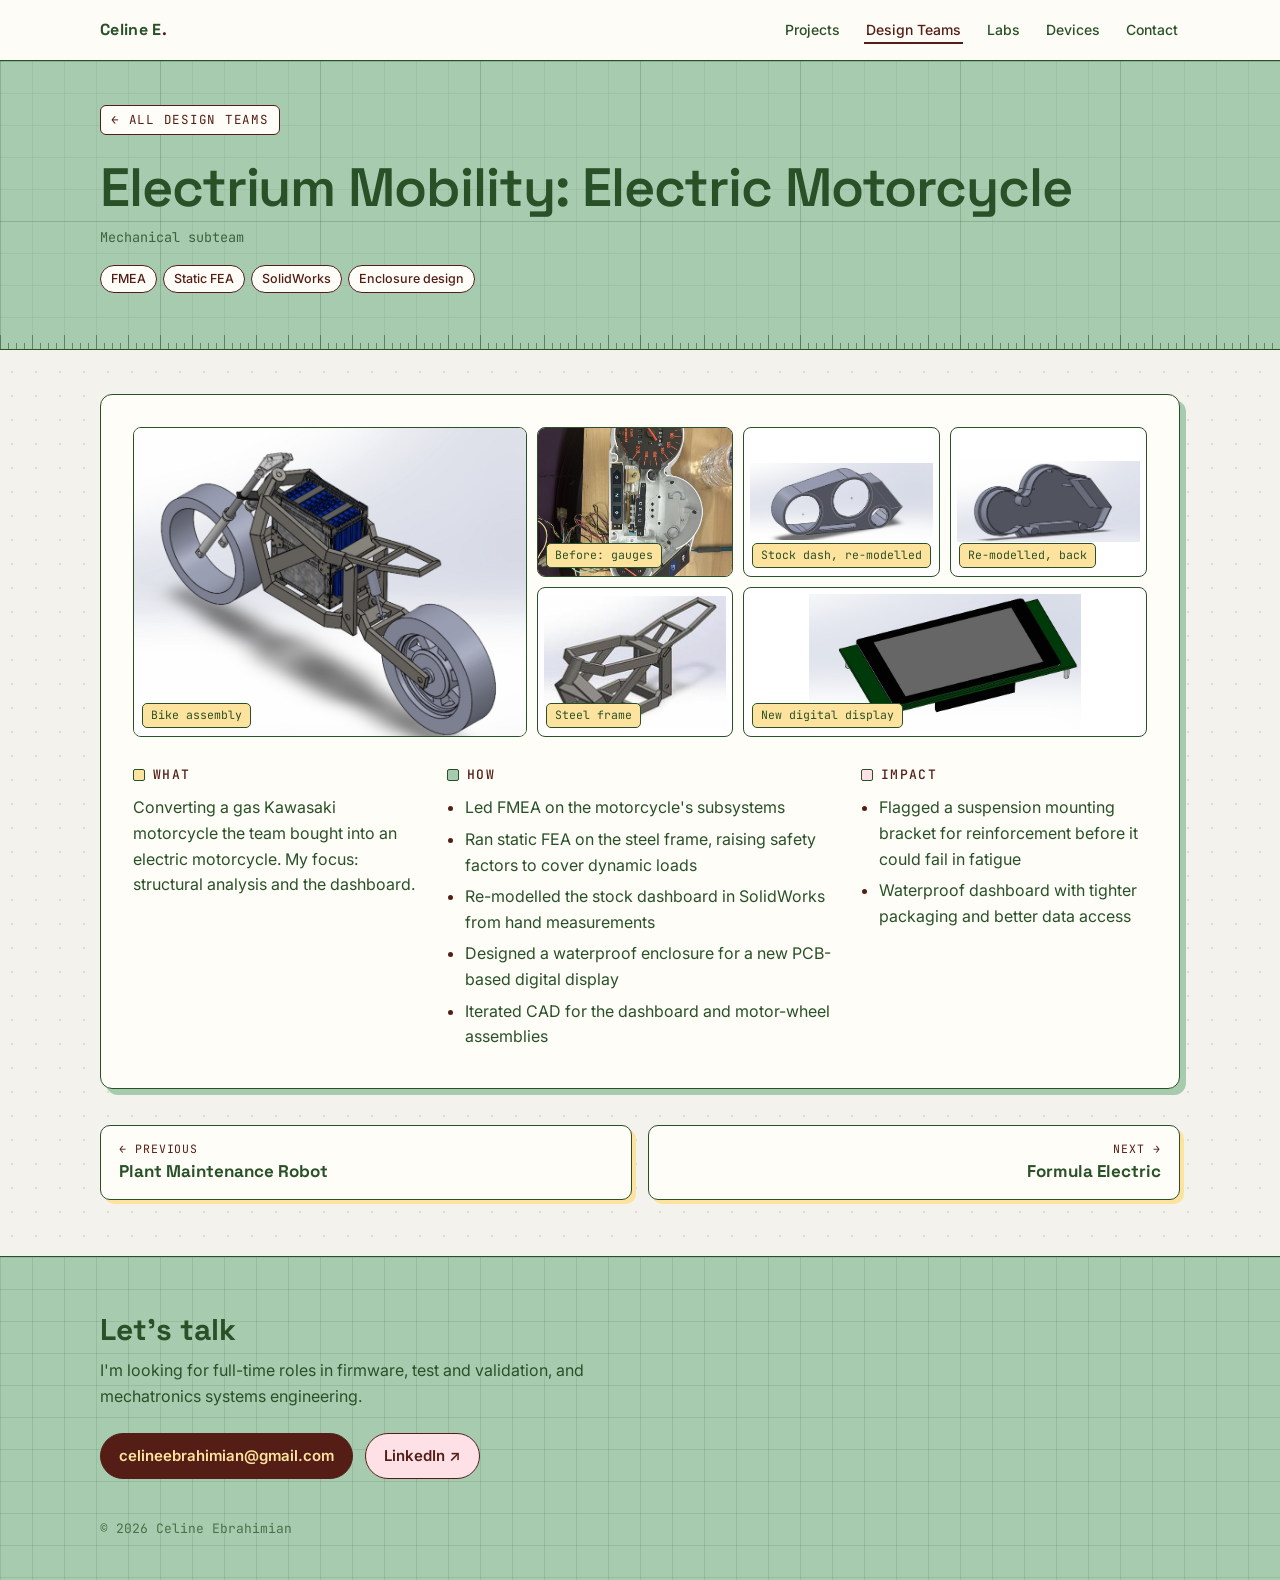
==== projects/electrium-motorcycle.html @ 3d5ed6c5 "Rename electrium-motorcycle.html to projects/electrium-motorcycle.html" ====
<!doctype html>
<html lang="en">
<head>
<meta charset="utf-8">
<meta name="viewport" content="width=device-width, initial-scale=1">
<meta name="theme-color" content="#A7CBAF">
<title>Electrium Mobility: Electric Motorcycle — Celine Ebrahimian</title>
<meta name="description" content="Converting a gas Kawasaki motorcycle into an electric one. I ran the structural analysis and redesigned the dashboard.">
<link rel="preconnect" href="https://fonts.googleapis.com">
<link rel="preconnect" href="https://fonts.gstatic.com" crossorigin>
<link href="https://fonts.googleapis.com/css2?family=Space+Grotesk:wght@400;500;600;700&family=Inter:wght@400;500;600&family=JetBrains+Mono:wght@400;500&display=swap" rel="stylesheet">
<link rel="stylesheet" href="../styles.css">
</head>
<body data-section="teams">

<nav>
  <div class="wrap">
    <a class="mark" href="../index.html">Celine E<span>.</span></a>
    <ul>
      <li><a href="../index.html#projects" data-sec="projects">Projects</a></li>
      <li><a href="../index.html#teams" data-sec="teams">Design Teams</a></li>
      <li><a href="../index.html#labs" data-sec="labs">Labs</a></li>
      <li><a href="../index.html#coop" data-sec="coop">Devices</a></li>
      <li><a href="#contact" data-sec="contact">Contact</a></li>
    </ul>
  </div>
</nav>

<header class="hero detail-hero" id="top">
  <div class="wrap">
    <a class="crumb" href="../index.html#teams">← All design teams</a>
    <h1>Electrium Mobility: Electric Motorcycle</h1>
    <div class="p-meta">Mechanical subteam</div>
    <div class="tags"><span>FMEA</span><span>Static FEA</span><span>SolidWorks</span><span>Enclosure design</span></div>
  </div>
</header>

<main class="wrap detail-main">
  <article class="project" id="electrium-motorcycle">
          <div class="gallery wide4">
        <figure><img src="../images/moto-cad.jpg" alt="Electric motorcycle CAD assembly" loading="lazy"><figcaption>Bike assembly</figcaption></figure>
        <figure><img src="../images/moto-old-dash.jpg" alt="Original mechanical gauge dashboard" loading="lazy"><figcaption>Before: gauges</figcaption></figure>
        <figure class="contain"><img src="../images/moto-enclosure.jpg" alt="Stock dashboard re-modelled in SolidWorks from measurements, front" loading="lazy"><figcaption>Stock dash, re-modelled</figcaption></figure>
        <figure class="contain"><img src="../images/moto-dash-back.jpg" alt="Stock dashboard re-modelled in SolidWorks from measurements, back" loading="lazy"><figcaption>Re-modelled, back</figcaption></figure>
        <figure class="contain"><img src="../images/moto-frame.jpg" alt="Steel motorcycle frame CAD" loading="lazy"><figcaption>Steel frame</figcaption></figure>
        <figure class="contain" style="grid-column:span 2"><img src="../images/moto-display.jpg" alt="PCB-based digital display" loading="lazy"><figcaption>New digital display</figcaption></figure>
      </div>
      <div class="whw">
        <div class="what">
          <h4>What</h4>
          <p>Converting a gas Kawasaki motorcycle the team bought into an electric motorcycle. My focus: structural analysis and the dashboard.</p>
        </div>
        <div class="how">
          <h4>How</h4>
          <ul>
            <li>Led FMEA on the motorcycle's subsystems</li>
            <li>Ran static FEA on the steel frame, raising safety factors to cover dynamic loads</li>
            <li>Re-modelled the stock dashboard in SolidWorks from hand measurements</li>
            <li>Designed a waterproof enclosure for a new PCB-based digital display</li>
            <li>Iterated CAD for the dashboard and motor-wheel assemblies</li>
          </ul>
        </div>
        <div class="why">
          <h4>Impact</h4>
          <ul>
            <li>Flagged a suspension mounting bracket for reinforcement before it could fail in fatigue</li>
            <li>Waterproof dashboard with tighter packaging and better data access</li>
          </ul>
        </div>
      </div>
    
  </article>

  <div class="pager">
    <a class="prev" href="plant-maintenance-robot.html"><small>← Previous</small><b>Plant Maintenance Robot</b></a>
    <a class="next" href="formula-electric.html"><small>Next →</small><b>Formula Electric</b></a>
  </div>
</main>

<footer id="contact">
  <div class="wrap">
    <h2>Let's talk</h2>
    <p>I'm looking for full-time roles in firmware, test and validation, and mechatronics systems engineering.</p>
    <div class="btns">
      <a class="btn primary" href="mailto:celineebrahimian@gmail.com">celineebrahimian@gmail.com</a>
      <a class="btn ghost" href="https://www.linkedin.com/in/celine-ebrahimian" target="_blank" rel="noopener">LinkedIn ↗</a>
    </div>
    <small>© 2026 Celine Ebrahimian</small>
  </div>
</footer>

<dialog id="lb"><button aria-label="Close" onclick="this.parentElement.close()">×</button><img alt=""></dialog>
<script src="../script.js"></script>
</body>
</html>
---- styles.css ----
:root{
    /* Celine's palette */
    --butter:#FEE39E; --blush:#FEE1E6; --sage:#A7CBAF; --stone:#DAD7CD;
    --burgundy:#541E16; --green:#295128;
    /* tints & roles */
    --page:#F4F2EC;            /* stone, lightened */
    --paper:#FFFDF8;           /* card surface */
    --butter-soft:#FFF4D6; --blush-soft:#FFF0F2; --sage-soft:#E3EFE5;
    --ink:var(--green); --accent:var(--burgundy);
    --muted:#566B55;           /* green-grey for secondary text */
    --line:var(--green);
    --radius:12px; --max:1120px;
  }
  *{box-sizing:border-box}
  html{scroll-behavior:smooth}
  ::selection{background:var(--butter);color:var(--burgundy)}
  body{margin:0;color:var(--ink);font:16px/1.6 Inter,system-ui,sans-serif;-webkit-font-smoothing:antialiased;
       background-color:var(--page);
       background-image:radial-gradient(rgba(41,81,40,.13) 1px,transparent 1.2px);background-size:24px 24px}
  img{max-width:100%;display:block}
  a{color:inherit}
  h1,h2,h3{font-family:"Space Grotesk",sans-serif;line-height:1.15;margin:0;color:var(--green)}
  .wrap{max-width:var(--max);margin:0 auto;padding:0 20px}
  .mono{font-family:"JetBrains Mono",monospace}

  /* nav */
  nav{position:sticky;top:0;z-index:20;background:rgba(255,253,248,.9);backdrop-filter:blur(8px);color:var(--green);border-bottom:1.5px solid var(--green)}
  nav .wrap{display:flex;align-items:center;justify-content:space-between;height:60px;gap:16px}
  .mark{font-family:"Space Grotesk";font-weight:700;text-decoration:none;letter-spacing:.02em;color:var(--green)}
  .mark span{color:var(--burgundy)}
  nav ul{display:flex;gap:22px;list-style:none;margin:0;padding:0;font-size:14px;font-weight:500}
  nav ul a{text-decoration:none;padding:4px 2px;border-bottom:2px solid transparent}
  nav ul a:hover{color:var(--burgundy);border-bottom-color:var(--butter)}
  nav ul a.active{color:var(--burgundy);border-bottom-color:var(--burgundy)}
  section,footer{scroll-margin-top:60px}
  @media (max-width:720px){
    nav .wrap{gap:14px}
    .mark{flex:none}
    nav ul{gap:16px;font-size:13px;overflow-x:auto;scrollbar-width:none;white-space:nowrap;padding:8px 14px 8px 8px;-webkit-mask-image:linear-gradient(90deg,transparent 0,#000 10px,#000 calc(100% - 18px),transparent);mask-image:linear-gradient(90deg,transparent 0,#000 10px,#000 calc(100% - 18px),transparent)}
    nav ul::-webkit-scrollbar{display:none}
  }

  /* hero: sage graph paper */
  header.hero{background-color:var(--sage);color:var(--green);padding:84px 0 96px;position:relative;overflow:hidden;border-bottom:1.5px solid var(--green)}
  header.hero::before{content:"";position:absolute;inset:0;pointer-events:none;
    background-image:
      linear-gradient(rgba(41,81,40,.16) 1px,transparent 1px),
      linear-gradient(90deg,rgba(41,81,40,.16) 1px,transparent 1px),
      linear-gradient(rgba(41,81,40,.07) 1px,transparent 1px),
      linear-gradient(90deg,rgba(41,81,40,.07) 1px,transparent 1px);
    background-size:160px 160px,160px 160px,32px 32px,32px 32px}
  /* ruler ticks along the bottom edge */
  header.hero::after{content:"";position:absolute;left:0;right:0;bottom:0;height:14px;pointer-events:none;
    background-image:repeating-linear-gradient(90deg,var(--green) 0 1.5px,transparent 1.5px 32px),repeating-linear-gradient(90deg,var(--green) 0 1px,transparent 1px 8px);
    background-size:100% 14px,100% 6px;background-position:0 100%,0 100%;background-repeat:no-repeat;opacity:.55}
  .hero .wrap{position:relative;z-index:1}
  .eyebrow{display:inline-block;font-family:"JetBrains Mono";font-size:12.5px;color:var(--burgundy);letter-spacing:.08em;text-transform:uppercase;background:var(--butter);border:1.5px solid var(--burgundy);padding:4px 10px;border-radius:6px}
  .hero h1{font-size:clamp(40px,7vw,76px);font-weight:600;margin:18px 0 34px;letter-spacing:-.02em;color:var(--green)}
  .btns{display:flex;flex-wrap:wrap;gap:12px}
  .btn{display:inline-flex;align-items:center;gap:8px;padding:10px 18px;border-radius:999px;font-weight:600;font-size:15px;text-decoration:none;border:1.5px solid var(--burgundy);transition:transform .15s,box-shadow .15s}
  .btn:hover{transform:translate(-1px,-1px);box-shadow:3px 3px 0 var(--burgundy)}
  .btn.primary{background:var(--burgundy);color:var(--butter)}
  .btn.primary:hover{box-shadow:3px 3px 0 var(--green)}
  .btn.ghost{background:var(--blush);color:var(--burgundy)}
  .btn.dark{background:var(--green);color:var(--butter);border-color:var(--green)}

  /* sections (full-width colour bands) */
  section{padding:84px 0 32px}
  section.band{box-shadow:0 0 0 100vmax var(--band);clip-path:inset(0 -100vmax);background:var(--band)}
  #teams{--band:var(--blush-soft)} #labs{--band:var(--butter-soft)} #coop{--band:#ECEAE3}
  .sec-head{display:flex;align-items:baseline;gap:14px;margin-bottom:32px}
  .sec-head .num{font-family:"JetBrains Mono";color:var(--burgundy);font-size:13px;background:var(--butter);border:1.5px solid var(--burgundy);border-radius:5px;padding:1px 7px}
  .sec-head h2{font-size:clamp(28px,4vw,40px);font-weight:600;letter-spacing:-.01em}
  .sec-sub{color:var(--muted);margin:-18px 0 32px;max-width:640px}

  /* project card */
  .project{background:var(--paper);border:1.5px solid var(--green);border-radius:var(--radius);padding:32px;margin-bottom:32px;box-shadow:6px 6px 0 var(--sage)}
  .p-top{display:flex;flex-wrap:wrap;justify-content:space-between;gap:12px 24px;align-items:flex-start;margin-bottom:22px}
  .project h3{font-size:clamp(22px,3vw,28px);font-weight:600}
  .p-meta{font-family:"JetBrains Mono";font-size:13px;color:var(--muted);margin-top:6px}
  .tags{display:flex;flex-wrap:wrap;gap:6px;margin-top:14px}
  .tags span{font-size:12.5px;font-weight:500;padding:3px 10px;border-radius:999px;background:var(--blush);color:var(--burgundy);border:1px solid var(--burgundy)}

  .gallery{display:grid;grid-template-columns:2fr 1fr 1fr;grid-auto-rows:150px;gap:10px;margin-bottom:28px}
  .gallery figure{margin:0;border-radius:8px;overflow:hidden;background:#fff;border:1.5px solid var(--green);cursor:zoom-in;position:relative}
  .gallery figure:first-child{grid-row:span 2}
  .gallery img{width:100%;height:100%;object-fit:cover;transition:transform .3s}
  .gallery figure.contain img{object-fit:contain;padding:6px}
  .gallery figure:hover img{transform:scale(1.03)}
  .gallery figcaption{position:absolute;left:8px;bottom:8px;font-size:11.5px;font-family:"JetBrains Mono";background:var(--butter);color:var(--green);border:1px solid var(--green);padding:2px 8px;border-radius:5px}
  @media (max-width:720px){.gallery{grid-template-columns:1fr 1fr;grid-auto-rows:130px}.gallery figure:first-child{grid-column:span 2;grid-row:span 2}}
  /* portrait gallery (three tall photos side by side) */
  .gallery.portrait{grid-template-columns:repeat(3,1fr);grid-auto-rows:auto}
  .gallery.portrait figure{aspect-ratio:3/4}
  .gallery.portrait figure:first-child{grid-row:auto}
  @media (max-width:720px){.gallery.portrait{grid-template-columns:1fr 1fr}.gallery.portrait figure:first-child{grid-column:span 2;grid-row:auto}}
  /* 4-column gallery: big image + 3 small columns */
  .gallery.wide4{grid-template-columns:2fr 1fr 1fr 1fr}
  @media (max-width:720px){.gallery.wide4{grid-template-columns:1fr 1fr}}

  .status{display:inline-flex;align-items:center;gap:7px;font-family:"JetBrains Mono";font-size:12px;font-weight:500;padding:4px 11px;border-radius:999px;background:var(--butter);color:var(--burgundy);border:1.5px solid var(--burgundy);white-space:nowrap}
  .status::before{content:"";width:7px;height:7px;border-radius:50%;background:var(--burgundy);animation:blink 1.6s steps(2,start) infinite}
  @keyframes blink{to{visibility:hidden}}
  @media (prefers-reduced-motion:reduce){.status::before{animation:none}}
  .update-note{font-size:13.5px;color:var(--muted);font-style:italic;margin:22px 0 0}

  .whw{display:grid;grid-template-columns:1fr 1.35fr 1fr;gap:28px}
  @media (max-width:900px){.whw{grid-template-columns:1fr}}
  .whw h4{font-family:"JetBrains Mono";font-size:13px;font-weight:500;letter-spacing:.1em;text-transform:uppercase;margin:0 0 10px;display:flex;align-items:center;gap:8px;color:var(--burgundy)}
  .whw h4::before{content:"";width:10px;height:10px;border-radius:2px;background:var(--c);border:1.5px solid var(--green)}
  .whw .what{--c:var(--butter)} .whw .how{--c:var(--sage)} .whw .why{--c:var(--blush)}
  .whw p{margin:0;color:var(--green)}
  .whw ul{margin:0;padding-left:18px;color:var(--green)}
  .whw li{margin-bottom:6px}
  .whw li::marker{color:var(--burgundy)}
  .whw li b{color:var(--burgundy);font-weight:600}

  .video-cta{display:flex;flex-wrap:wrap;align-items:center;justify-content:space-between;gap:16px;background:var(--blush);color:var(--burgundy);border:1.5px solid var(--burgundy);border-radius:10px;padding:20px 24px;margin-bottom:28px}
  .video-cta p{margin:0;color:var(--burgundy);max-width:520px}
  .video-cta strong{font-family:"Space Grotesk";font-size:19px;color:var(--burgundy);display:block;margin-bottom:2px}

  /* tuning plots */
  .sub-head{font-family:"JetBrains Mono";font-size:12.5px;letter-spacing:.1em;text-transform:uppercase;color:var(--burgundy);margin:0 0 12px}
  .plots{display:grid;grid-template-columns:1fr 1fr .8fr;gap:12px;margin-bottom:28px}
  .plots figure{margin:0;background:#fff;border:1.5px solid var(--green);border-radius:8px;padding:12px;display:flex;flex-direction:column}
  .plots img{width:100%;height:180px;object-fit:contain;cursor:zoom-in}
  .plots figcaption{font-size:13.5px;color:var(--green);margin-top:10px;line-height:1.45}
  .plots figcaption b{display:table;font-family:"JetBrains Mono";font-size:11px;font-weight:500;letter-spacing:.08em;text-transform:uppercase;margin-bottom:6px;padding:1px 7px;border-radius:4px;border:1px solid var(--green);background:var(--sage-soft);color:var(--green)}
  .plots .before b{background:var(--blush);color:var(--burgundy);border-color:var(--burgundy)}
  .plots .after b{background:var(--sage);color:var(--green)}
  @media (max-width:720px){.plots{grid-template-columns:1fr}}

  /* labs */
  .grid-cards{display:grid;grid-template-columns:repeat(auto-fill,minmax(280px,1fr));gap:18px}
  .card{background:var(--paper);border:1.5px solid var(--green);border-radius:var(--radius);overflow:hidden;display:flex;flex-direction:column;box-shadow:5px 5px 0 var(--butter)}
  .card img{height:170px;width:100%;object-fit:cover;cursor:zoom-in;border-bottom:1.5px solid var(--green);background:#fff}
  .card .body{padding:18px 20px 20px}
  .card h3{font-size:18px;font-weight:600;margin-bottom:6px}
  .card p{margin:0;color:var(--green);font-size:15px}
  .card .pill{display:inline-block;font-family:"JetBrains Mono";font-size:11.5px;color:var(--burgundy);margin-bottom:8px}

  /* sensors & devices */
  .sensors{display:grid;grid-template-columns:repeat(auto-fill,minmax(210px,1fr));gap:16px}
  .sensor{background:var(--paper);border:1.5px solid var(--green);border-left:5px solid var(--burgundy);border-radius:8px;padding:14px 16px 16px}
  .sensor .ph{height:140px;background:#fff;border:1px solid var(--stone);border-radius:6px;margin:0 0 14px;display:flex;gap:6px;align-items:center;justify-content:center;overflow:hidden}
  .sensor .ph img{max-height:132px;max-width:100%;object-fit:contain;cursor:zoom-in}
  .sensor .ph img + img{max-width:48%}
  .sensor .from{display:inline-block;font-family:"JetBrains Mono";font-size:11px;color:var(--burgundy);background:var(--blush);border:1px solid var(--burgundy);border-radius:4px;padding:0 6px;margin-bottom:6px}
  .sensor b{font-family:"Space Grotesk";display:block;font-size:16px;margin-bottom:4px;color:var(--green)}
  .sensor span:not(.from){font-size:14.5px;color:var(--muted)}
  .note{font-size:13.5px;color:var(--muted);margin-top:18px;font-style:italic}

  /* footer: sage graph paper again */
  footer{margin-top:0;background-color:var(--sage);color:var(--green);padding:56px 0 40px;position:relative;border-top:1.5px solid var(--green);
    background-image:linear-gradient(rgba(41,81,40,.12) 1px,transparent 1px),linear-gradient(90deg,rgba(41,81,40,.12) 1px,transparent 1px);background-size:32px 32px}
  footer h2{color:var(--green);font-size:30px;margin-bottom:10px}
  footer p{margin:0 0 24px;max-width:520px}
  footer small{display:block;margin-top:40px;opacity:.75;font-size:13px;font-family:"JetBrains Mono"}

  /* lightbox */
  dialog{border:0;padding:0;background:transparent;max-width:92vw;max-height:90vh}
  dialog::backdrop{background:rgba(41,81,40,.82)}
  dialog img{max-width:92vw;max-height:86vh;border-radius:8px;background:#fff;border:2px solid var(--butter)}
  dialog button{position:fixed;top:16px;right:20px;background:var(--butter);color:var(--burgundy);border:1.5px solid var(--burgundy);border-radius:999px;width:40px;height:40px;font-size:22px;cursor:pointer}

  /* ===== zig-zag summary rows (home page) ===== */
  .features{display:flex;flex-direction:column;gap:72px}
  .feature{display:grid;grid-template-columns:1fr 1fr;gap:56px;align-items:center;text-decoration:none;color:inherit}
  .feature .f-text{order:1}
  .feature .f-img{order:2}
  .features .feature:nth-child(even) .f-img{order:0}
  .f-img{aspect-ratio:3/2;border:1.5px solid var(--green);border-radius:12px;overflow:hidden;background:#fff;box-shadow:7px 7px 0 var(--sage);transition:transform .2s,box-shadow .2s}
  #teams .f-img{box-shadow:7px 7px 0 var(--butter)}
  .f-img img{width:100%;height:100%;object-fit:cover;transition:transform .4s}
  .feature:hover .f-img{transform:translate(-2px,-2px);box-shadow:10px 10px 0 var(--sage)}
  #teams .feature:hover .f-img{box-shadow:10px 10px 0 var(--butter)}
  .feature:hover .f-img img{transform:scale(1.03)}
  .f-title-row{display:flex;flex-wrap:wrap;gap:10px 14px;align-items:center}
  .feature h3{font-size:clamp(24px,3vw,32px);font-weight:600}
  .feature p.f-sum{margin:14px 0 0;font-size:16.5px;color:var(--green);max-width:46ch}
  .feature .tags{margin-top:16px}
  .f-more{display:inline-flex;align-items:center;gap:8px;margin-top:22px;font-weight:600;color:var(--burgundy);border-bottom:2px solid var(--butter);padding-bottom:2px}
  .f-more i{font-style:normal;transition:transform .2s}
  .feature:hover .f-more{border-bottom-color:var(--burgundy)}
  .feature:hover .f-more i{transform:translateX(4px)}
  .feature:focus-visible{outline:2px dashed var(--burgundy);outline-offset:8px;border-radius:12px}
  @media (max-width:800px){.feature{grid-template-columns:1fr;gap:20px}.features .feature .f-img{order:0}.features{gap:56px}}
  @media (prefers-reduced-motion:reduce){.f-img,.f-img img,.f-more i{transition:none}}

  /* ===== project detail pages ===== */
  header.hero.detail-hero{padding:44px 0 56px}
  .crumb{display:inline-flex;align-items:center;gap:6px;font-family:"JetBrains Mono";font-size:12.5px;letter-spacing:.06em;text-transform:uppercase;color:var(--burgundy);text-decoration:none;background:var(--paper);border:1.5px solid var(--burgundy);border-radius:6px;padding:4px 10px}
  .crumb:hover{background:var(--blush)}
  .detail-hero h1{font-size:clamp(32px,5vw,54px);margin:22px 0 8px}
  .detail-hero .p-meta{font-size:13.5px;color:var(--green);opacity:.85}
  .detail-hero .tags{margin-top:16px}
  .detail-hero .tags span{background:var(--paper)}
  .detail-hero .status{margin-top:16px}
  .detail-main{padding-top:44px;padding-bottom:56px}
  .detail-main .project{margin-bottom:0}
  .pager{display:grid;grid-template-columns:1fr 1fr;gap:16px;margin-top:36px}
  .pager a{display:block;text-decoration:none;background:var(--paper);border:1.5px solid var(--green);border-radius:10px;padding:14px 18px;box-shadow:4px 4px 0 var(--butter);transition:transform .15s}
  .pager a:hover{transform:translate(-1px,-1px)}
  .pager small{display:block;font-family:"JetBrains Mono";font-size:11.5px;letter-spacing:.08em;text-transform:uppercase;color:var(--burgundy)}
  .pager b{font-family:"Space Grotesk";font-size:17px;color:var(--green)}
  .pager .next{text-align:right}
  @media (max-width:600px){.pager{grid-template-columns:1fr}.pager .next{text-align:left}}
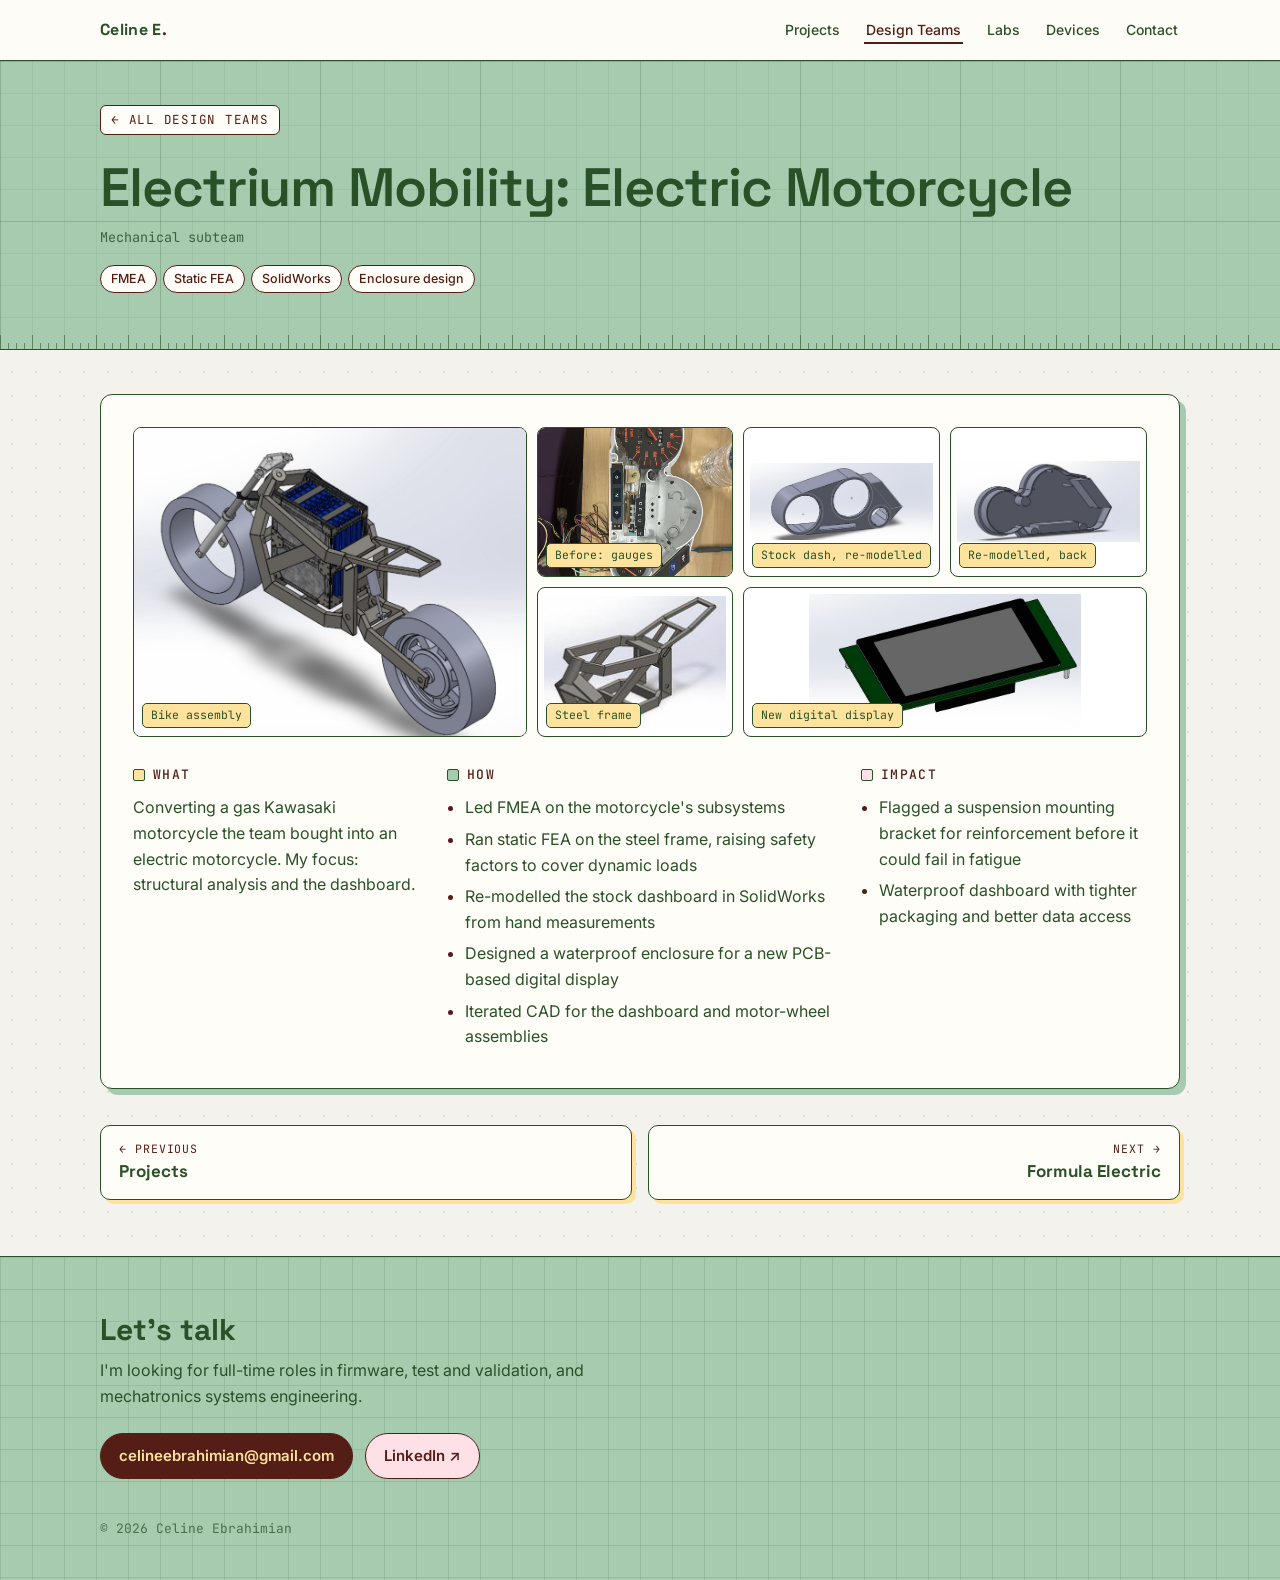
==== commit 6275a251: "Add files via upload fixing next and prev buttons on separate sites" ====
--- a/projects/electrium-motorcycle.html
+++ b/projects/electrium-motorcycle.html
@@ -72,7 +72,7 @@
   </article>
 
   <div class="pager">
-    <a class="prev" href="plant-maintenance-robot.html"><small>← Previous</small><b>Plant Maintenance Robot</b></a>
+    <a class="prev" href="../index.html#projects"><small>← Previous</small><b>Projects</b></a>
     <a class="next" href="formula-electric.html"><small>Next →</small><b>Formula Electric</b></a>
   </div>
 </main>
--- a/styles.css
+++ b/styles.css
@@ -203,5 +203,5 @@
   .pager a:hover{transform:translate(-1px,-1px)}
   .pager small{display:block;font-family:"JetBrains Mono";font-size:11.5px;letter-spacing:.08em;text-transform:uppercase;color:var(--burgundy)}
   .pager b{font-family:"Space Grotesk";font-size:17px;color:var(--green)}
-  .pager .next{text-align:right}
-  @media (max-width:600px){.pager{grid-template-columns:1fr}.pager .next{text-align:left}}
+  .pager .next{text-align:right;grid-column:2}
+  @media (max-width:600px){.pager{grid-template-columns:1fr}.pager .next{text-align:left;grid-column:auto}}
